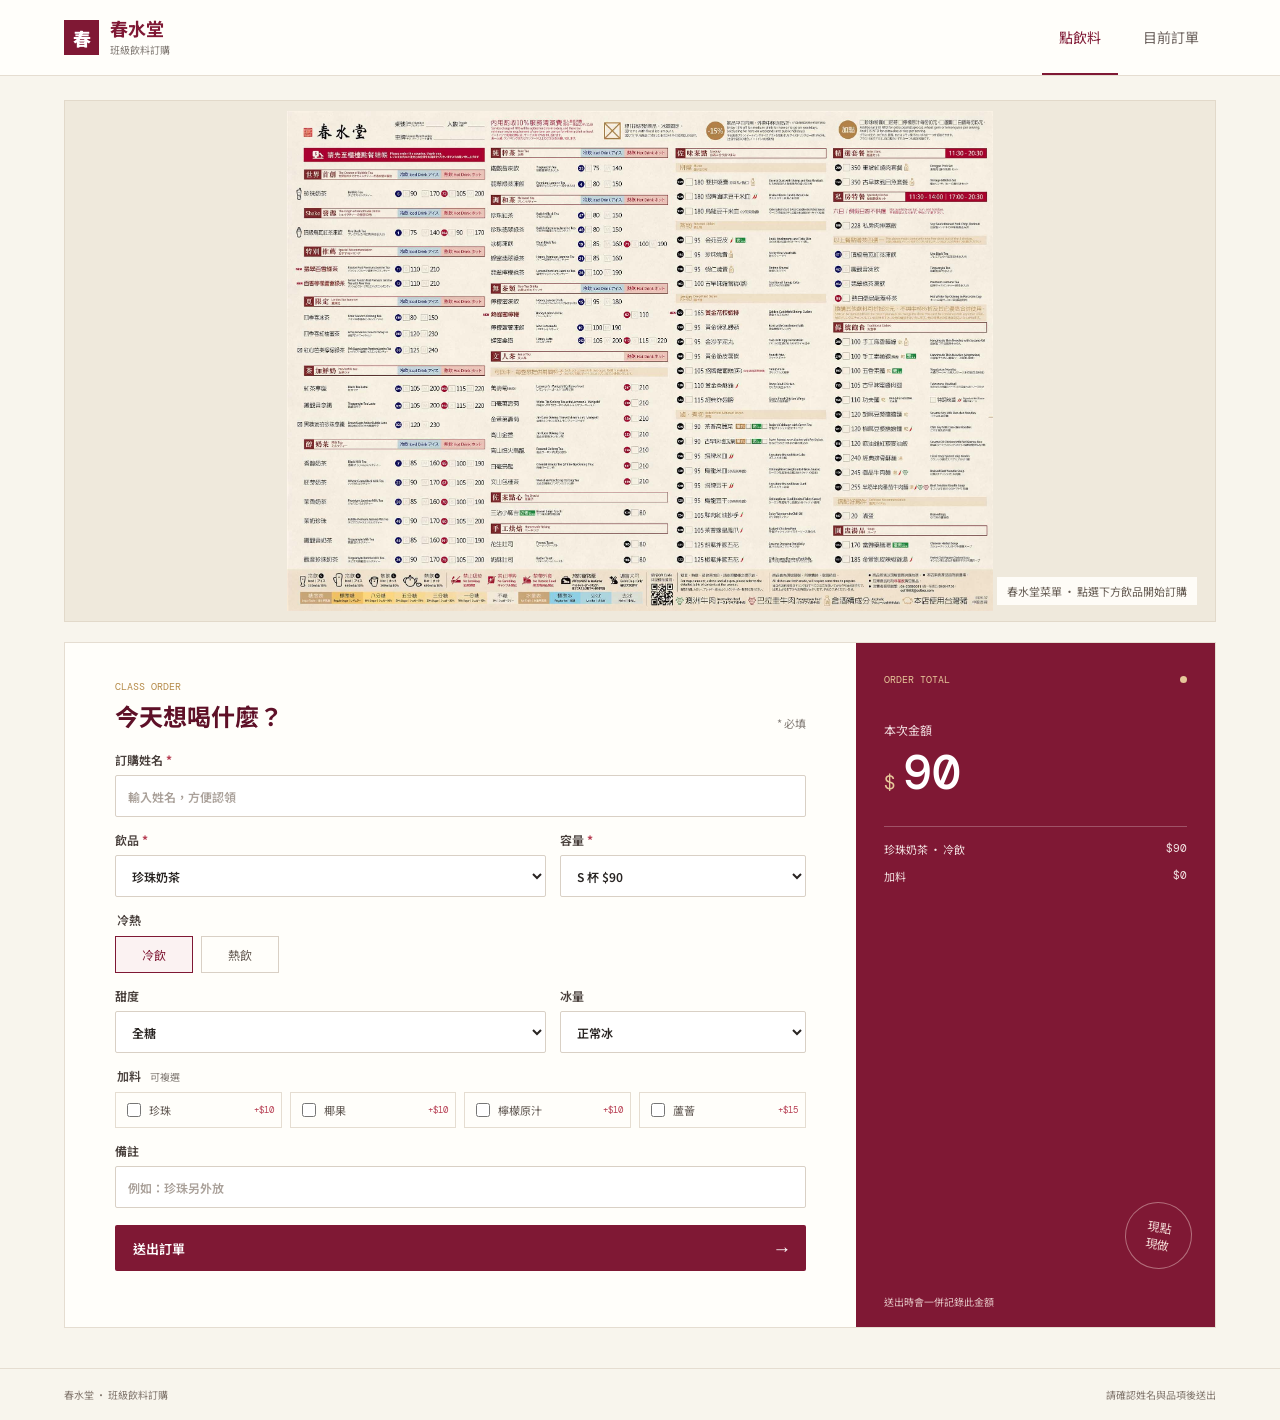
==== index.html @ c10ea8a4 "Build tea ordering site" ====
<!doctype html>
<html lang="zh-Hant">
<head>
  <meta charset="utf-8">
  <meta name="viewport" content="width=device-width, initial-scale=1">
  <meta name="theme-color" content="#7f1834">
  <title>春水堂班級飲料訂購</title>
  <link rel="stylesheet" href="styles.css">
  <script src="app.js" defer></script>
</head>
<body>
  <header class="site-header">
    <a class="brand" href="index.html" aria-label="春水堂點餐首頁">
      <span class="brand-mark" aria-hidden="true">春</span>
      <span><strong>春水堂</strong><small>班級飲料訂購</small></span>
    </a>
    <nav aria-label="主要導覽">
      <a class="nav-link is-current" href="index.html">點飲料</a>
      <a class="nav-link" href="orders.html">目前訂單</a>
    </nav>
  </header>

  <main class="order-page">
    <section class="menu-row" aria-label="春水堂菜單">
      <img class="menu-image" src="menu.jpg" alt="春水堂完整菜單，包含飲品與餐點價格">
      <span class="menu-caption">春水堂菜單 · 點選下方飲品開始訂購</span>
    </section>

    <section class="order-row" aria-label="飲料訂購與價格">
      <form id="order-form" class="order-form">
        <div class="section-heading">
          <div><span class="eyebrow">CLASS ORDER</span><h1>今天想喝什麼？</h1></div>
          <span class="required-note">* 必填</span>
        </div>

        <label class="field name-field">
          <span>訂購姓名 <b>*</b></span>
          <input name="name" autocomplete="name" maxlength="40" placeholder="輸入姓名，方便認領" required>
        </label>

        <div class="field-grid">
          <label class="field">
            <span>飲品 <b>*</b></span>
            <select id="drink" name="drink" required></select>
          </label>
          <label class="field">
            <span>容量 <b>*</b></span>
            <select id="size" name="size" required></select>
          </label>
        </div>

        <fieldset class="choice-field">
          <legend>冷熱</legend>
          <div id="temperature-options" class="segmented"></div>
        </fieldset>

        <div class="field-grid">
          <label class="field">
            <span>甜度</span>
            <select name="sugar">
              <option value="全糖">全糖</option><option value="少糖">少糖</option>
              <option value="半糖">半糖</option><option value="微糖">微糖</option>
              <option value="一分糖">一分糖</option><option value="無糖">無糖</option>
            </select>
          </label>
          <label class="field">
            <span>冰量</span>
            <select name="ice">
              <option value="正常冰">正常冰</option><option value="少冰">少冰</option>
              <option value="微冰">微冰</option><option value="去冰">去冰</option>
              <option value="常溫">常溫</option>
            </select>
          </label>
        </div>

        <fieldset class="choice-field addons-field">
          <legend>加料 <span>可複選</span></legend>
          <div class="addon-list">
            <label><input type="checkbox" name="addon" value="珍珠" data-price="10"><span>珍珠</span><small>+$10</small></label>
            <label><input type="checkbox" name="addon" value="椰果" data-price="10"><span>椰果</span><small>+$10</small></label>
            <label><input type="checkbox" name="addon" value="檸檬原汁" data-price="10"><span>檸檬原汁</span><small>+$10</small></label>
            <label><input type="checkbox" name="addon" value="蘆薈" data-price="15"><span>蘆薈</span><small>+$15</small></label>
          </div>
        </fieldset>

        <label class="field note-field">
          <span>備註</span>
          <input name="note" maxlength="100" placeholder="例如：珍珠另外放">
        </label>
        <button class="submit-button" type="submit"><span>送出訂單</span><span aria-hidden="true">→</span></button>
        <p id="form-message" class="form-message" role="status" aria-live="polite"></p>
      </form>

      <aside class="price-panel" aria-label="訂單金額">
        <div class="price-topline"><span>ORDER TOTAL</span><span class="price-dot" aria-hidden="true"></span></div>
        <p class="price-label">本次金額</p>
        <p class="price-amount"><span>$</span><strong id="total-price">0</strong></p>
        <div class="price-rule"></div>
        <dl class="price-details">
          <div><dt id="price-description">請先選擇飲品</dt><dd id="base-price">$0</dd></div>
          <div><dt>加料</dt><dd id="addon-price">$0</dd></div>
        </dl>
        <div class="price-stamp" aria-hidden="true">現點<br>現做</div>
        <p class="price-footnote">送出時會一併記錄此金額</p>
      </aside>
    </section>
  </main>
  <footer class="site-footer"><span>春水堂 · 班級飲料訂購</span><span>請確認姓名與品項後送出</span></footer>
</body>
</html>
---- styles.css ----
@import url('https://fonts.googleapis.com/css2?family=DM+Mono:wght@400;500&family=Noto+Sans+TC:wght@400;500;600;700;800&display=swap');

:root {
  color-scheme: light;
  --wine: #7f1834;
  --wine-dark: #5e1027;
  --rose: #b63c51;
  --ink: #292523;
  --muted: #827b75;
  --cream: #f8f5ed;
  --paper: #fffefa;
  --line: #e5ddd1;
  --gold: #b58a48;
  font-family: 'Noto Sans TC', 'Microsoft JhengHei', sans-serif;
  background: var(--cream);
  color: var(--ink);
  font-synthesis: none;
  text-rendering: optimizeLegibility;
}

* { box-sizing: border-box; }
body { margin: 0; min-width: 320px; background: var(--cream); }
a { color: inherit; }
button, input, select { font: inherit; }

.site-header {
  height: 76px;
  display: flex;
  align-items: center;
  justify-content: space-between;
  padding: 0 max(5vw, calc((100vw - 1320px) / 2));
  background: var(--paper);
  border-bottom: 1px solid var(--line);
}
.brand { display: inline-flex; align-items: center; gap: 11px; text-decoration: none; }
.brand-mark { display: grid; place-items: center; width: 35px; aspect-ratio: 1; color: white; background: var(--wine); font-weight: 800; font-size: 18px; }
.brand strong { display: block; color: var(--wine); font-size: 18px; line-height: 1.15; }
.brand small { display: block; color: var(--muted); font-size: 10px; margin-top: 3px; }
.site-header nav { display: flex; align-items: center; gap: 8px; height: 100%; }
.nav-link { display: flex; align-items: center; height: 100%; padding: 0 17px; color: #6c625e; font-size: 14px; text-decoration: none; border-bottom: 2px solid transparent; }
.nav-link:hover, .nav-link.is-current { color: var(--wine); border-bottom-color: var(--wine); }

.order-page { width: min(1320px, 90vw); margin: 24px auto 40px; }
.menu-row { position: relative; display: grid; place-items: center; padding: 10px; background: #efe9dc; border: 1px solid #e2d9ca; }
.menu-image { display: block; width: 100%; height: min(43vw, 500px); min-height: 240px; object-fit: contain; }
.menu-caption { position: absolute; right: 18px; bottom: 16px; padding: 6px 10px; background: rgba(255,254,250,.92); color: #655b52; font-size: 11px; }

.order-row { display: grid; grid-template-columns: minmax(0, 1.65fr) minmax(260px, .75fr); margin-top: 20px; border: 1px solid var(--line); background: var(--paper); }
.order-form { padding: 28px clamp(20px, 4vw, 50px) 30px; }
.section-heading { display: flex; justify-content: space-between; align-items: end; margin-bottom: 20px; }
.eyebrow, .price-topline { color: var(--gold); font-family: 'DM Mono', monospace; font-size: 10px; letter-spacing: 0; }
h1 { margin: 5px 0 0; color: var(--wine-dark); font-size: 24px; line-height: 1.3; }
.required-note { color: var(--muted); font-size: 11px; }
.field { display: grid; gap: 7px; color: #4a413d; font-size: 12px; font-weight: 600; }
.field b { color: var(--rose); }
.field input, .field select { width: 100%; min-width: 0; height: 42px; padding: 0 12px; color: var(--ink); background: #fff; border: 1px solid #d9d0c5; border-radius: 2px; outline: none; }
.field input::placeholder { color: #aaa19a; }
.field input:focus, .field select:focus { border-color: var(--rose); box-shadow: 0 0 0 2px rgba(182,60,81,.12); }
.name-field { margin-bottom: 14px; }
.field-grid { display: grid; grid-template-columns: 1.4fr .8fr; gap: 14px; margin-bottom: 14px; }
.choice-field { min-width: 0; margin: 0 0 14px; padding: 0; border: 0; }
.choice-field legend { margin-bottom: 8px; color: #4a413d; font-size: 12px; font-weight: 600; }
.choice-field legend span { margin-left: 6px; color: var(--muted); font-size: 10px; font-weight: 400; }
.segmented { display: flex; gap: 8px; }
.segmented label { position: relative; flex: 0 0 auto; }
.segmented input { position: absolute; opacity: 0; }
.segmented span { display: block; min-width: 78px; padding: 9px 13px; border: 1px solid #d9d0c5; color: #655b52; text-align: center; font-size: 12px; cursor: pointer; }
.segmented input:checked + span { border-color: var(--wine); color: var(--wine); background: #fbf2f2; }
.segmented input:focus-visible + span { outline: 2px solid var(--rose); outline-offset: 2px; }
.addon-list { display: grid; grid-template-columns: repeat(4, minmax(0, 1fr)); gap: 8px; }
.addon-list label { display: flex; align-items: center; gap: 5px; min-height: 36px; padding: 5px 7px; border: 1px solid var(--line); color: #5f5650; font-size: 11px; cursor: pointer; }
.addon-list input { width: 14px; height: 14px; accent-color: var(--wine); }
.addon-list small { margin-left: auto; color: var(--rose); font-family: 'DM Mono', monospace; font-size: 9px; white-space: nowrap; }
.note-field { margin-bottom: 17px; }
.submit-button { display: flex; align-items: center; justify-content: space-between; width: 100%; height: 46px; padding: 0 18px; color: #fff; background: var(--wine); border: 0; border-radius: 2px; font-size: 13px; font-weight: 600; cursor: pointer; }
.submit-button:hover { background: var(--wine-dark); }
.submit-button:disabled { cursor: wait; opacity: .7; }
.submit-button span:last-child { font-family: 'DM Mono', monospace; font-size: 19px; }
.form-message { min-height: 18px; margin: 8px 0 0; color: #26704b; font-size: 12px; }
.form-message.is-error { color: #a22635; }

.price-panel { position: relative; overflow: hidden; padding: 30px 28px; color: white; background: var(--wine); }
.price-topline { display: flex; justify-content: space-between; align-items: center; color: #e6c79a; }
.price-dot { width: 7px; aspect-ratio: 1; background: #e6c79a; border-radius: 50%; }
.price-label { margin: 35px 0 3px; color: #f2dfe1; font-size: 12px; }
.price-amount { display: flex; align-items: baseline; gap: 8px; margin: 0; color: #fff; font-family: 'DM Mono', monospace; }
.price-amount span { color: #e6c79a; font-size: 19px; }
.price-amount strong { font-size: 48px; font-weight: 500; }
.price-rule { height: 1px; margin: 22px 0 14px; background: rgba(255,255,255,.25); }
.price-details { display: grid; gap: 11px; margin: 0; color: #f3e5e4; font-size: 11px; }
.price-details div { display: flex; justify-content: space-between; gap: 10px; }
.price-details dt { overflow: hidden; text-overflow: ellipsis; white-space: nowrap; }
.price-details dd { margin: 0; font-family: 'DM Mono', monospace; white-space: nowrap; }
.price-stamp { position: absolute; right: 23px; bottom: 58px; display: grid; place-content: center; width: 67px; aspect-ratio: 1; color: #f1d7d3; border: 1px solid rgba(241,215,211,.45); border-radius: 50%; font-size: 12px; line-height: 1.35; text-align: center; transform: rotate(9deg); }
.price-footnote { position: absolute; right: 28px; bottom: 18px; left: 28px; margin: 0; color: #e4c5c5; font-size: 10px; }

.status-page { width: min(1180px, 90vw); min-height: calc(100vh - 150px); margin: 56px auto 70px; }
.status-heading { display: flex; justify-content: space-between; align-items: end; padding-bottom: 24px; border-bottom: 1px solid var(--line); }
.status-heading h1 { font-size: 30px; }
.status-heading p { margin: 8px 0 0; color: var(--muted); font-size: 13px; }
.refresh-button { display: flex; align-items: center; gap: 8px; min-height: 38px; padding: 0 13px; color: var(--wine); background: var(--paper); border: 1px solid #d9c6c4; border-radius: 2px; font-size: 12px; cursor: pointer; }
.refresh-button:hover { background: #fbf2f2; }
.refresh-button span { font-size: 17px; }
.status-summary { display: flex; align-items: center; justify-content: space-between; margin: 24px 0 12px; padding: 16px 18px; background: #f1e8dd; color: #554a43; font-size: 12px; }
.status-summary strong { color: var(--wine); font-family: 'DM Mono', monospace; font-size: 21px; font-weight: 500; }
.live-indicator { display: inline-block; width: 7px; height: 7px; margin-right: 8px; background: #48815a; border-radius: 50%; }
.table-wrap { overflow-x: auto; border: 1px solid var(--line); background: var(--paper); }
table { width: 100%; border-collapse: collapse; text-align: left; }
th, td { padding: 13px 15px; border-bottom: 1px solid #eee8df; font-size: 12px; }
th { color: #796d65; background: #fbf8f2; font-size: 10px; font-weight: 600; white-space: nowrap; }
td { color: #393331; }
tbody tr:last-child td { border-bottom: 0; }
.amount-cell { text-align: right; }
td.amount-cell { color: var(--wine); font-family: 'DM Mono', monospace; font-weight: 500; white-space: nowrap; }
.empty-state { padding: 42px 16px; color: var(--muted); text-align: center; }
.orders-message { min-height: 20px; color: var(--muted); font-size: 11px; }
.site-footer { display: flex; justify-content: space-between; padding: 18px max(5vw, calc((100vw - 1320px) / 2)); color: #82776e; border-top: 1px solid var(--line); font-size: 10px; }
.site-footer a { color: var(--wine); text-decoration: none; }

@media (max-width: 760px) {
  .site-header { height: 66px; padding: 0 5vw; }
  .nav-link { padding: 0 10px; font-size: 12px; }
  .order-page { width: 92vw; margin-top: 14px; }
  .menu-row { padding: 5px; }
  .menu-image { height: min(55vw, 360px); min-height: 180px; }
  .menu-caption { right: 8px; bottom: 8px; padding: 4px 7px; font-size: 9px; }
  .order-row { grid-template-columns: minmax(0, 1fr) minmax(132px, .55fr); margin-top: 12px; }
  .order-form { padding: 20px 14px 16px; }
  h1 { font-size: 20px; }
  .section-heading { margin-bottom: 15px; }
  .field-grid { grid-template-columns: 1fr; gap: 10px; margin-bottom: 10px; }
  .name-field { margin-bottom: 10px; }
  .field input, .field select { height: 39px; padding: 0 8px; font-size: 12px; }
  .segmented { gap: 5px; }
  .segmented span { min-width: 62px; padding: 8px 7px; font-size: 11px; }
  .addon-list { grid-template-columns: repeat(2, minmax(0, 1fr)); gap: 5px; }
  .addon-list label { padding: 4px; font-size: 10px; }
  .price-panel { padding: 20px 12px; }
  .price-label { margin-top: 27px; font-size: 10px; }
  .price-amount { gap: 4px; }
  .price-amount span { font-size: 14px; }
  .price-amount strong { font-size: 36px; }
  .price-rule { margin: 16px 0 12px; }
  .price-details { font-size: 10px; }
  .price-stamp { right: 12px; bottom: 55px; width: 48px; font-size: 10px; }
  .price-footnote { right: 12px; bottom: 13px; left: 12px; font-size: 9px; }
  .submit-button { height: 42px; padding: 0 12px; font-size: 12px; }
  .status-page { width: 92vw; margin: 34px auto 50px; }
  .status-heading h1 { font-size: 25px; }
  .site-footer { padding: 16px 4vw; }
  th, td { padding: 11px 10px; }
}

@media (max-width: 390px) {
  .order-row { grid-template-columns: minmax(0, 1fr) 116px; }
  .order-form { padding-right: 10px; padding-left: 10px; }
  .price-panel { padding-right: 9px; padding-left: 9px; }
  .price-amount strong { font-size: 31px; }
  .price-topline { font-size: 8px; }
}
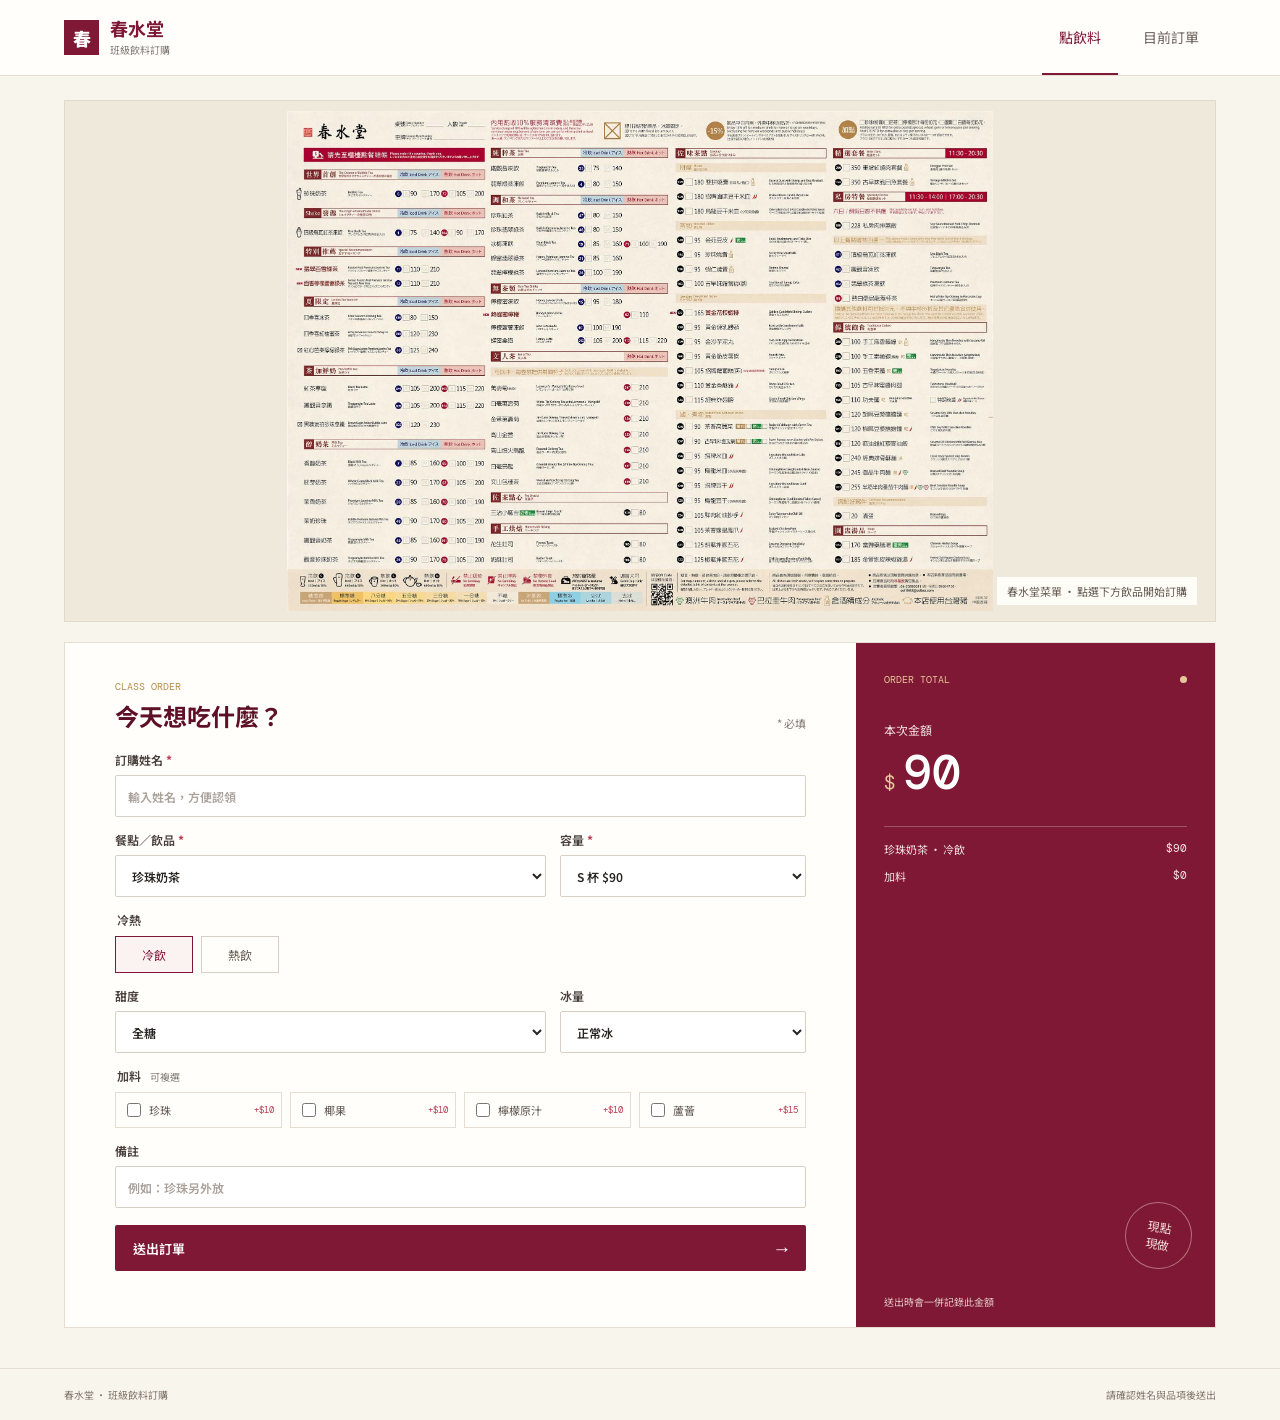
==== commit a44c622c: "Add all menu items to ordering form" ====
--- a/index.html
+++ b/index.html
@@ -26,10 +26,10 @@
       <span class="menu-caption">春水堂菜單 · 點選下方飲品開始訂購</span>
     </section>
 
-    <section class="order-row" aria-label="飲料訂購與價格">
+    <section class="order-row" aria-label="餐點訂購與價格">
       <form id="order-form" class="order-form">
         <div class="section-heading">
-          <div><span class="eyebrow">CLASS ORDER</span><h1>今天想喝什麼？</h1></div>
+          <div><span class="eyebrow">CLASS ORDER</span><h1>今天想吃什麼？</h1></div>
           <span class="required-note">* 必填</span>
         </div>
 
@@ -40,7 +40,7 @@
 
         <div class="field-grid">
           <label class="field">
-            <span>飲品 <b>*</b></span>
+            <span>餐點／飲品 <b>*</b></span>
             <select id="drink" name="drink" required></select>
           </label>
           <label class="field">
@@ -49,12 +49,17 @@
           </label>
         </div>
 
-        <fieldset class="choice-field">
+        <label id="bundle-drink-field" class="field name-field" hidden>
+          <span>套餐附飲</span>
+          <select id="bundle-drink" name="bundleDrink"></select>
+        </label>
+
+        <fieldset id="beverage-temperature" class="choice-field">
           <legend>冷熱</legend>
           <div id="temperature-options" class="segmented"></div>
         </fieldset>
 
-        <div class="field-grid">
+        <div id="beverage-adjustments" class="field-grid">
           <label class="field">
             <span>甜度</span>
             <select name="sugar">
@@ -73,7 +78,7 @@
           </label>
         </div>
 
-        <fieldset class="choice-field addons-field">
+        <fieldset id="beverage-addons" class="choice-field addons-field">
           <legend>加料 <span>可複選</span></legend>
           <div class="addon-list">
             <label><input type="checkbox" name="addon" value="珍珠" data-price="10"><span>珍珠</span><small>+$10</small></label>
@@ -91,7 +96,7 @@
         <p id="form-message" class="form-message" role="status" aria-live="polite"></p>
       </form>
 
-      <aside class="price-panel" aria-label="訂單金額">
+      <aside class="price-panel" aria-label="餐點金額">
         <div class="price-topline"><span>ORDER TOTAL</span><span class="price-dot" aria-hidden="true"></span></div>
         <p class="price-label">本次金額</p>
         <p class="price-amount"><span>$</span><strong id="total-price">0</strong></p>
--- a/styles.css
+++ b/styles.css
@@ -19,6 +19,7 @@
 }
 
 * { box-sizing: border-box; }
+[hidden] { display: none !important; }
 body { margin: 0; min-width: 320px; background: var(--cream); }
 a { color: inherit; }
 button, input, select { font: inherit; }
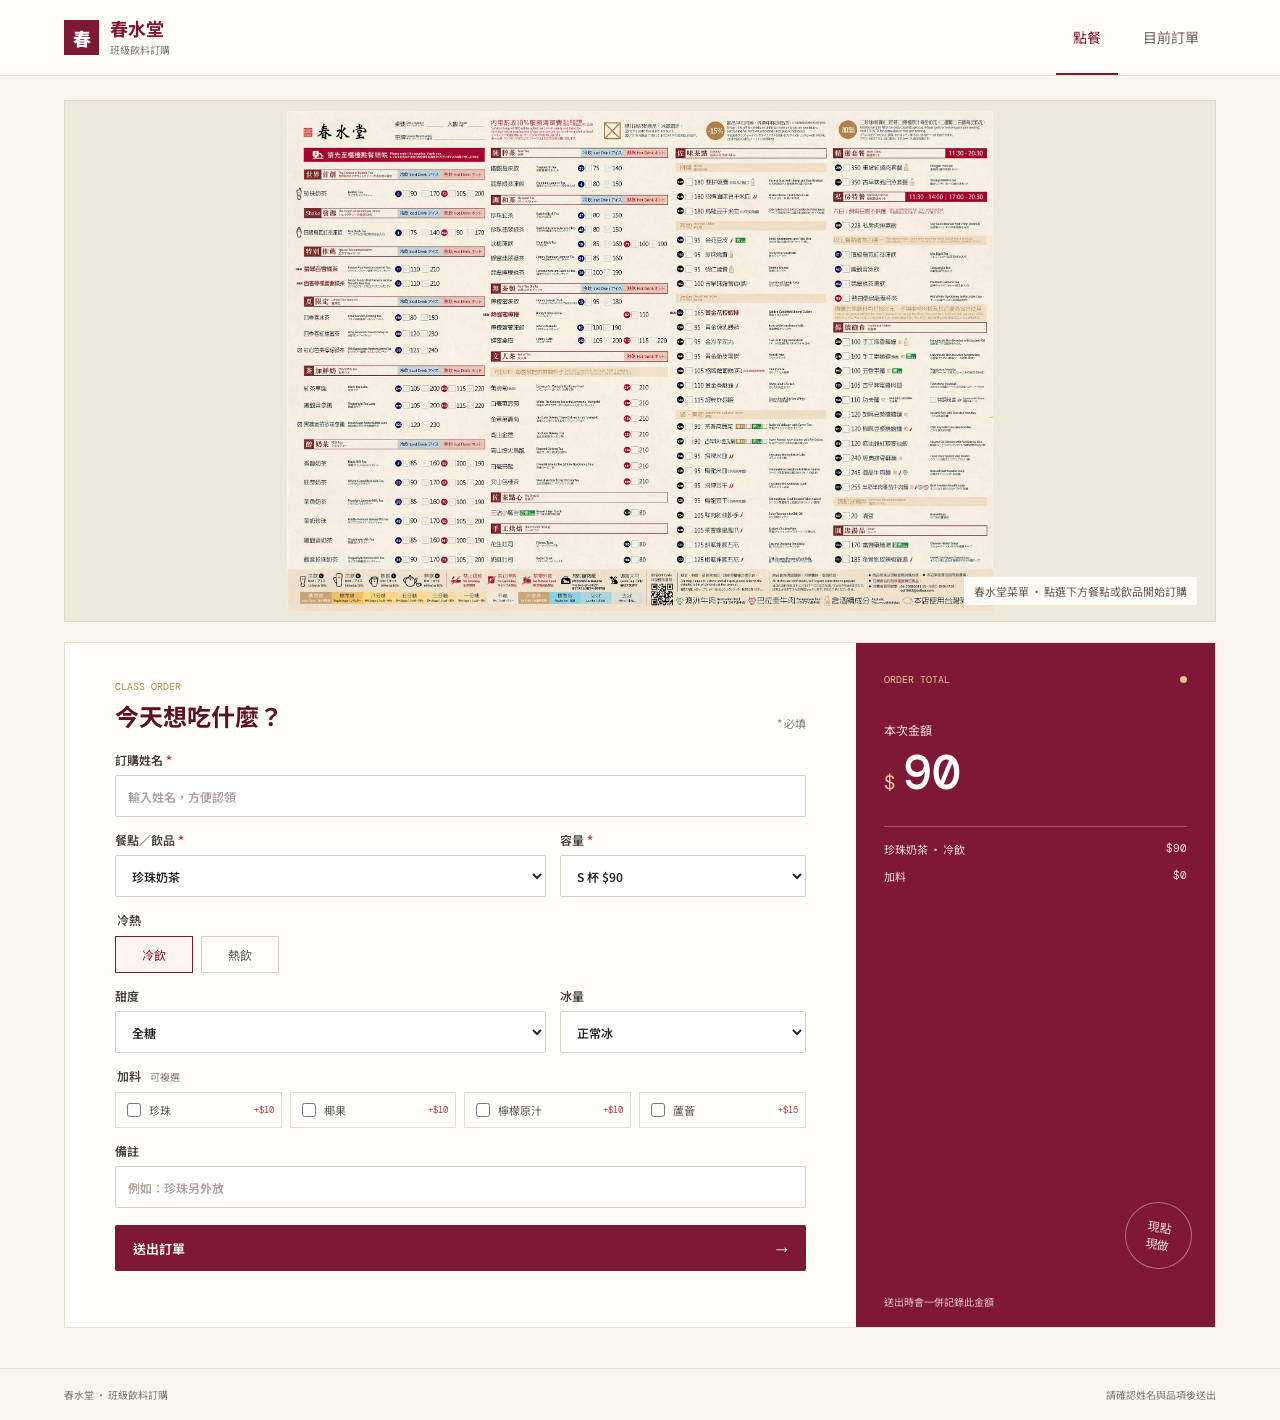
==== commit fae9d8c8: "Polish full menu order labels" ====
--- a/index.html
+++ b/index.html
@@ -5,8 +5,8 @@
   <meta name="viewport" content="width=device-width, initial-scale=1">
   <meta name="theme-color" content="#7f1834">
   <title>春水堂班級飲料訂購</title>
-  <link rel="stylesheet" href="styles.css">
-  <script src="app.js" defer></script>
+  <link rel="stylesheet" href="styles.css?v=full-menu-1">
+  <script src="app.js?v=full-menu-1" defer></script>
 </head>
 <body>
   <header class="site-header">
@@ -15,7 +15,7 @@
       <span><strong>春水堂</strong><small>班級飲料訂購</small></span>
     </a>
     <nav aria-label="主要導覽">
-      <a class="nav-link is-current" href="index.html">點飲料</a>
+      <a class="nav-link is-current" href="index.html">點餐</a>
       <a class="nav-link" href="orders.html">目前訂單</a>
     </nav>
   </header>
@@ -23,7 +23,7 @@
   <main class="order-page">
     <section class="menu-row" aria-label="春水堂菜單">
       <img class="menu-image" src="menu.jpg" alt="春水堂完整菜單，包含飲品與餐點價格">
-      <span class="menu-caption">春水堂菜單 · 點選下方飲品開始訂購</span>
+      <span class="menu-caption">春水堂菜單 · 點選下方餐點或飲品開始訂購</span>
     </section>
 
     <section class="order-row" aria-label="餐點訂購與價格">
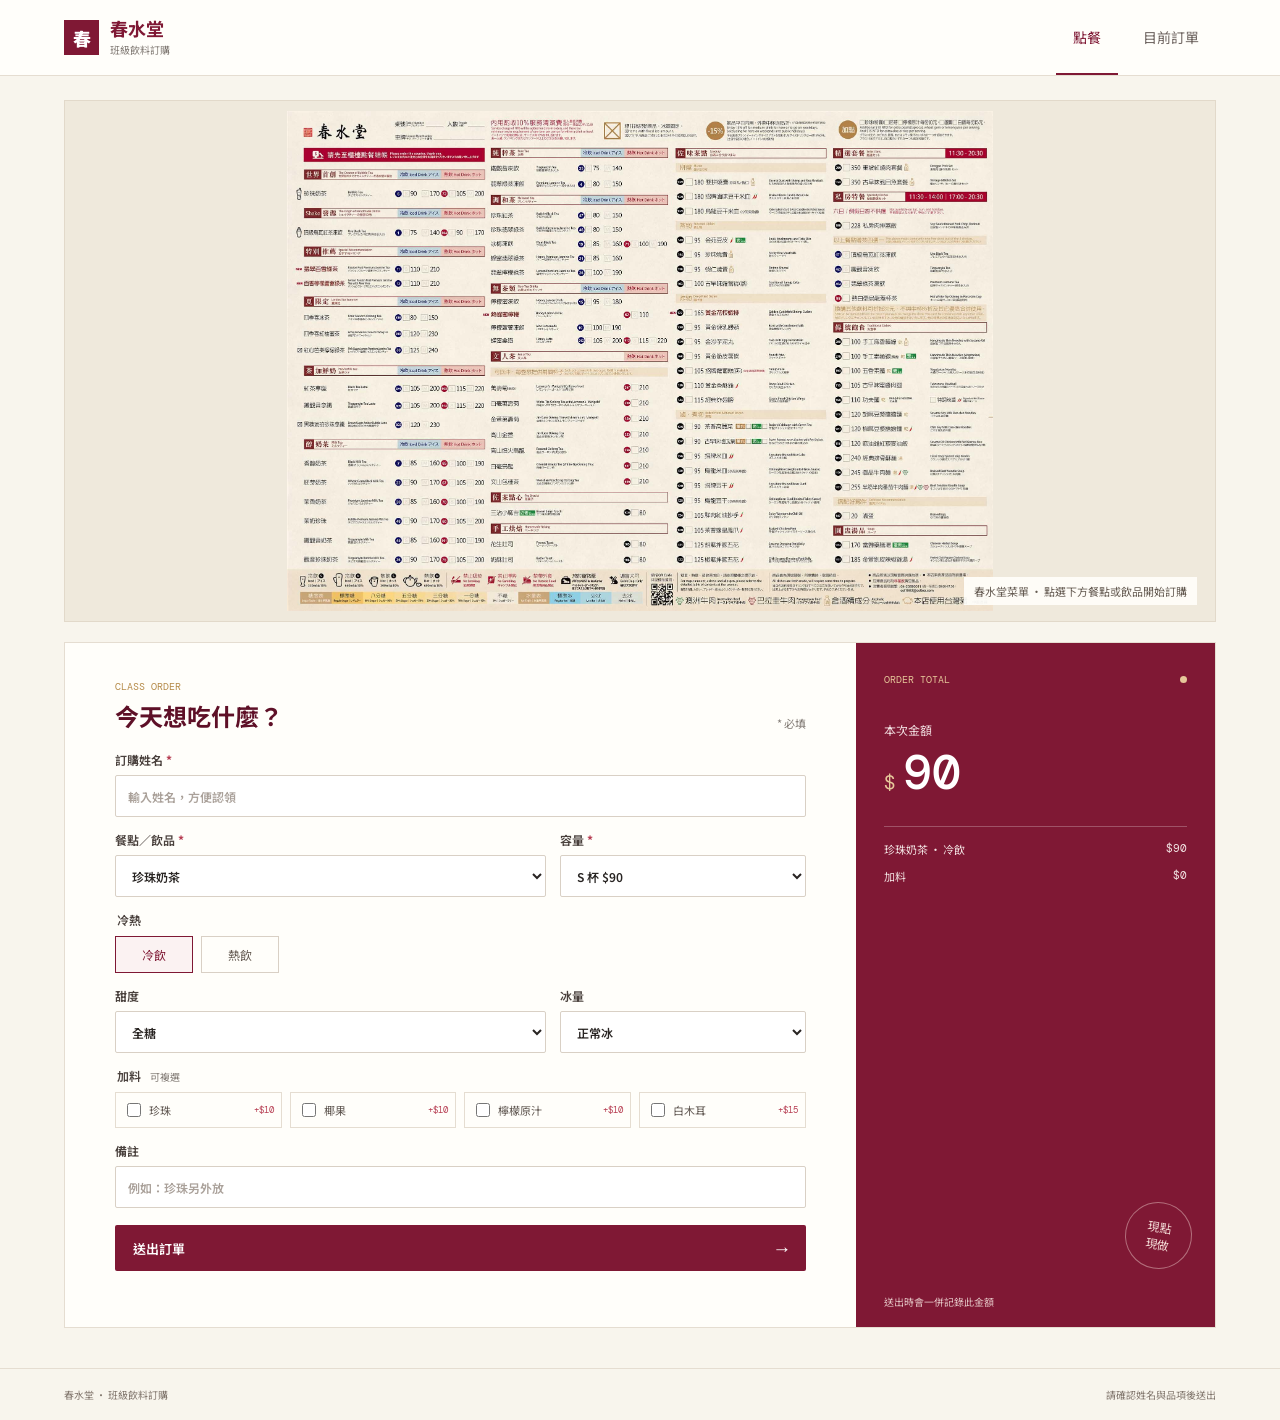
==== commit 34212b2d: "Correct menu extra topping" ====
--- a/index.html
+++ b/index.html
@@ -84,7 +84,7 @@
             <label><input type="checkbox" name="addon" value="珍珠" data-price="10"><span>珍珠</span><small>+$10</small></label>
             <label><input type="checkbox" name="addon" value="椰果" data-price="10"><span>椰果</span><small>+$10</small></label>
             <label><input type="checkbox" name="addon" value="檸檬原汁" data-price="10"><span>檸檬原汁</span><small>+$10</small></label>
-            <label><input type="checkbox" name="addon" value="蘆薈" data-price="15"><span>蘆薈</span><small>+$15</small></label>
+            <label><input type="checkbox" name="addon" value="白木耳" data-price="15"><span>白木耳</span><small>+$15</small></label>
           </div>
         </fieldset>
 
